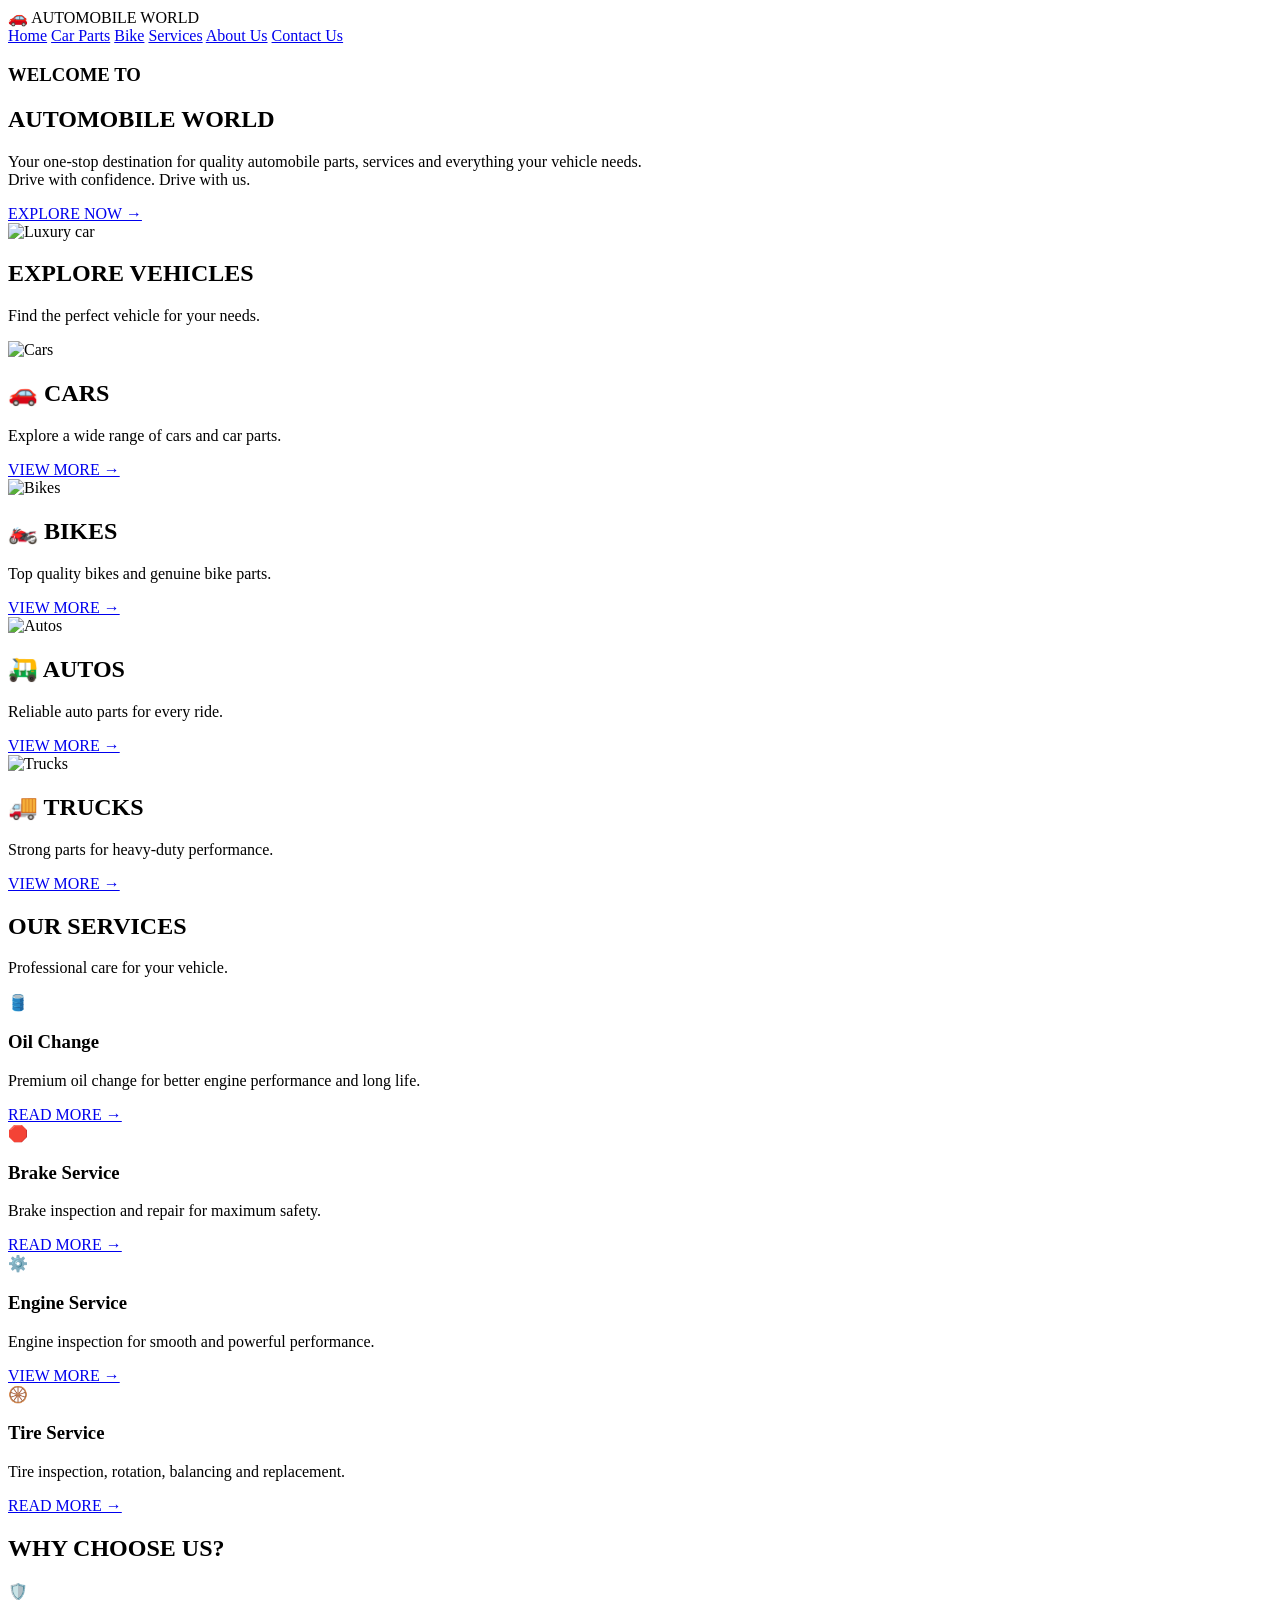
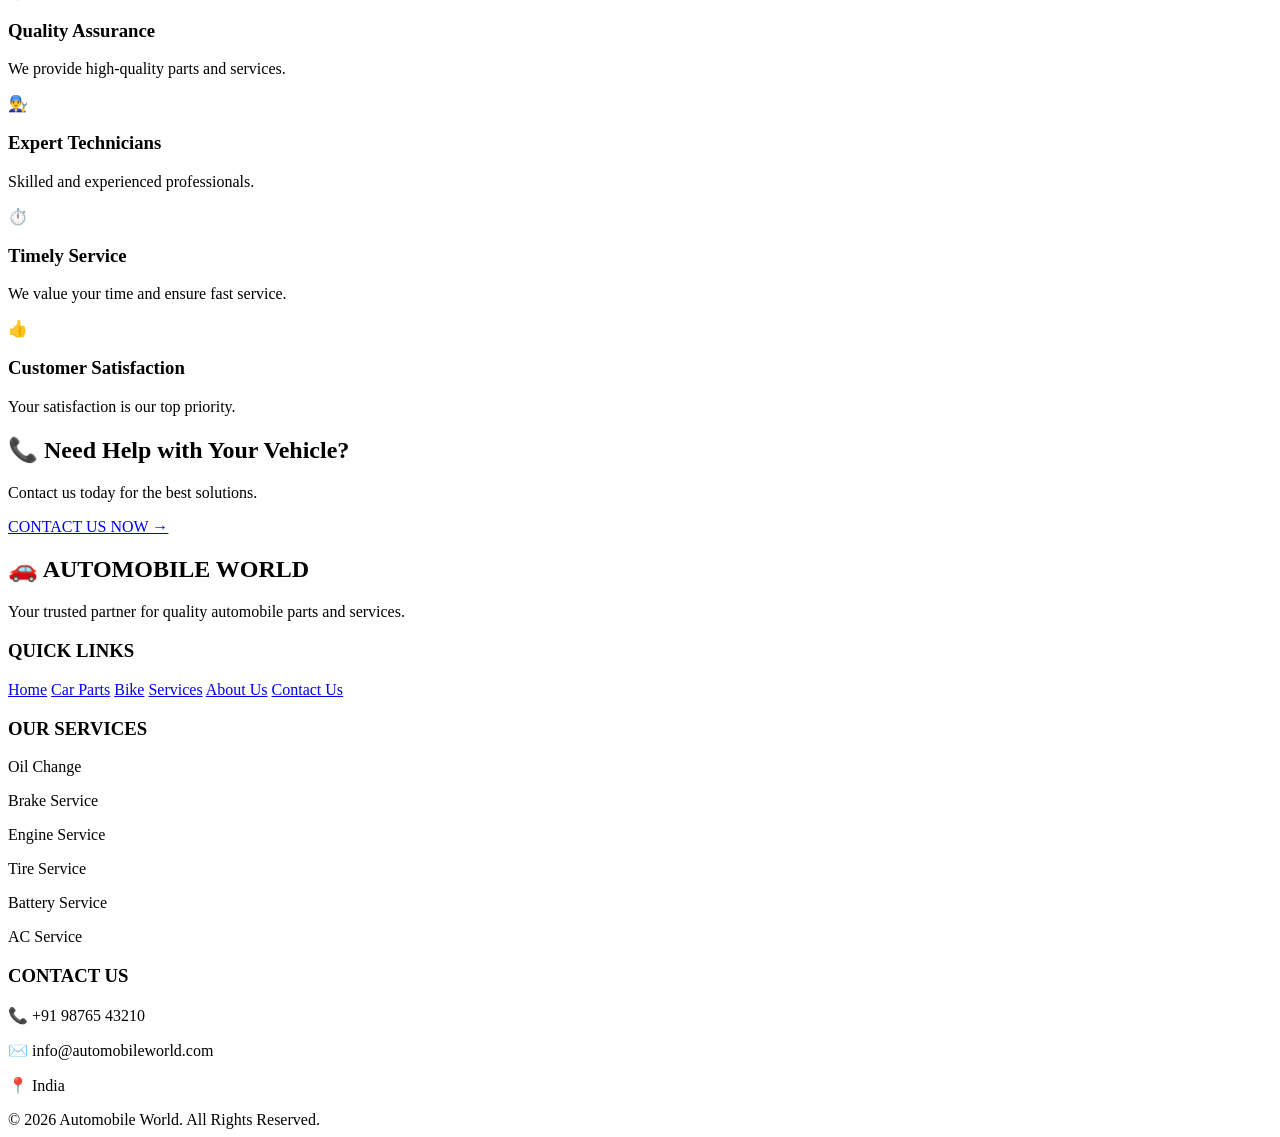
==== index.html @ 467e1426 "Add files via upload" ====
<!DOCTYPE html>
<html lang="en">

<head>
    <meta charset="UTF-8">
    <meta name="viewport" content="width=device-width, initial-scale=1.0">

    <title>Automobile World</title>

    <link rel="stylesheet" href="style.css">
</head>

<body>

<!-- HEADER -->
<header>
    <div class="logo">🚗 <span>AUTOMOBILE</span> WORLD</div>

    <nav>
        <a href="index.html" class="active">Home</a>
        <a href="car/index.html">Car Parts</a>
        <a href="#">Bike</a>
        <a href="services/index.html">Services</a>
        <a href="about/index.html">About Us</a>
        <a href="contact/index.html">Contact Us</a>
    </nav>
</header>


<!-- HERO SECTION -->
<section class="hero">

    <div class="hero-content">

        <h3>WELCOME TO</h3>

        <h1>AUTOMOBILE <span>WORLD</span></h1>

        <div class="red-line"></div>

        <p>
            Your one-stop destination for quality automobile parts,
            services and everything your vehicle needs.
            <br>
            Drive with confidence. Drive with us.
        </p>

        <a href="#vehicles" class="hero-button">EXPLORE NOW →</a>

    </div>

    <img src="home-images/hero-car.png" class="hero-car" alt="Luxury car">

</section>


<!-- VEHICLES SECTION -->
<section id="vehicles">

    <h2 class="section-title">EXPLORE VEHICLES</h2>

    <p class="section-subtitle">
        Find the perfect vehicle for your needs.
    </p>

    <div class="vehicle-grid">

        <div class="vehicle-card">
            <img src="home-images/carr.png" alt="Cars">

            <div class="vehicle-content">
                <h2>🚗 CARS</h2>
                <p>Explore a wide range of cars and car parts.</p>
                <a href="car/index.html">VIEW MORE →</a>
            </div>
        </div>

        <div class="vehicle-card">
            <img src="home-images/bike.png" alt="Bikes">

            <div class="vehicle-content">
                <h2>🏍️ BIKES</h2>
                <p>Top quality bikes and genuine bike parts.</p>
                <a href="#">VIEW MORE →</a>
            </div>
        </div>

        <div class="vehicle-card">
            <img src="home-images/auto.png" alt="Autos">

            <div class="vehicle-content">
                <h2>🛺 AUTOS</h2>
                <p>Reliable auto parts for every ride.</p>
                <a href="#">VIEW MORE →</a>
            </div>
        </div>

        <div class="vehicle-card">
            <img src="home-images/track.png" alt="Trucks">

            <div class="vehicle-content">
                <h2>🚚 TRUCKS</h2>
                <p>Strong parts for heavy-duty performance.</p>
                <a href="#">VIEW MORE →</a>
            </div>
        </div>

    </div>

</section>


<!-- SERVICES SECTION -->
<section class="services-section">

    <h2 class="section-title">OUR SERVICES</h2>

    <p class="section-subtitle">
        Professional care for your vehicle.
    </p>

    <div class="services-grid">

        <div class="service-card">
            <div class="service-icon">🛢️</div>
            <h3>Oil Change</h3>
            <p>Premium oil change for better engine performance and long life.</p>
            <a href="services/index.html">READ MORE →</a>
        </div>

        <div class="service-card">
            <div class="service-icon">🛑</div>
            <h3>Brake Service</h3>
            <p>Brake inspection and repair for maximum safety.</p>
            <a href="services/index.html">READ MORE →</a>
        </div>

        <div class="service-card">
            <div class="service-icon">⚙️</div>
            <h3>Engine Service</h3>
            <p>Engine inspection for smooth and powerful performance.</p>
            <a href="services/index.html">VIEW MORE →</a>
        </div>

        <div class="service-card">
            <div class="service-icon">🛞</div>
            <h3>Tire Service</h3>
            <p>Tire inspection, rotation, balancing and replacement.</p>
            <a href="services/index.html">READ MORE →</a>
        </div>

    </div>

</section>


<!-- WHY CHOOSE US -->
<section class="why-us">

    <h2 class="section-title">WHY CHOOSE US?</h2>

    <div class="benefits">

        <div>
            <span>🛡️</span>
            <h3>Quality Assurance</h3>
            <p>We provide high-quality parts and services.</p>
        </div>

        <div>
            <span>👨‍🔧</span>
            <h3>Expert Technicians</h3>
            <p>Skilled and experienced professionals.</p>
        </div>

        <div>
            <span>⏱️</span>
            <h3>Timely Service</h3>
            <p>We value your time and ensure fast service.</p>
        </div>

        <div>
            <span>👍</span>
            <h3>Customer Satisfaction</h3>
            <p>Your satisfaction is our top priority.</p>
        </div>

    </div>

</section>


<!-- CONTACT SECTION -->
<section class="contact-box">

    <div>
        <h2>📞 Need Help with Your Vehicle?</h2>
        <p>Contact us today for the best solutions.</p>
    </div>

    <a href="contact/index.html">CONTACT US NOW →</a>

</section>


<!-- FOOTER -->
<footer>

    <div class="footer-column">
        <h2>🚗 AUTOMOBILE <span>WORLD</span></h2>
        <p>Your trusted partner for quality automobile parts and services.</p>
    </div>

    <div class="footer-column">
        <h3>QUICK LINKS</h3>
        <a href="index.html">Home</a>
        <a href="car/index.html">Car Parts</a>
        <a href="#">Bike</a>
        <a href="services/index.html">Services</a>
        <a href="about/index.html">About Us</a>
        <a href="contact/index.html">Contact Us</a>
    </div>

    <div class="footer-column">
        <h3>OUR SERVICES</h3>
        <p>Oil Change</p>
        <p>Brake Service</p>
        <p>Engine Service</p>
        <p>Tire Service</p>
        <p>Battery Service</p>
        <p>AC Service</p>
    </div>

    <div class="footer-column">
        <h3>CONTACT US</h3>
        <p>📞 +91 98765 43210</p>
        <p>✉️ info@automobileworld.com</p>
        <p>📍 India</p>
    </div>

</footer>


<div class="copyright">
    © 2026 Automobile World. All Rights Reserved.
</div>


<script src="script.js"></script>

</body>
</html>
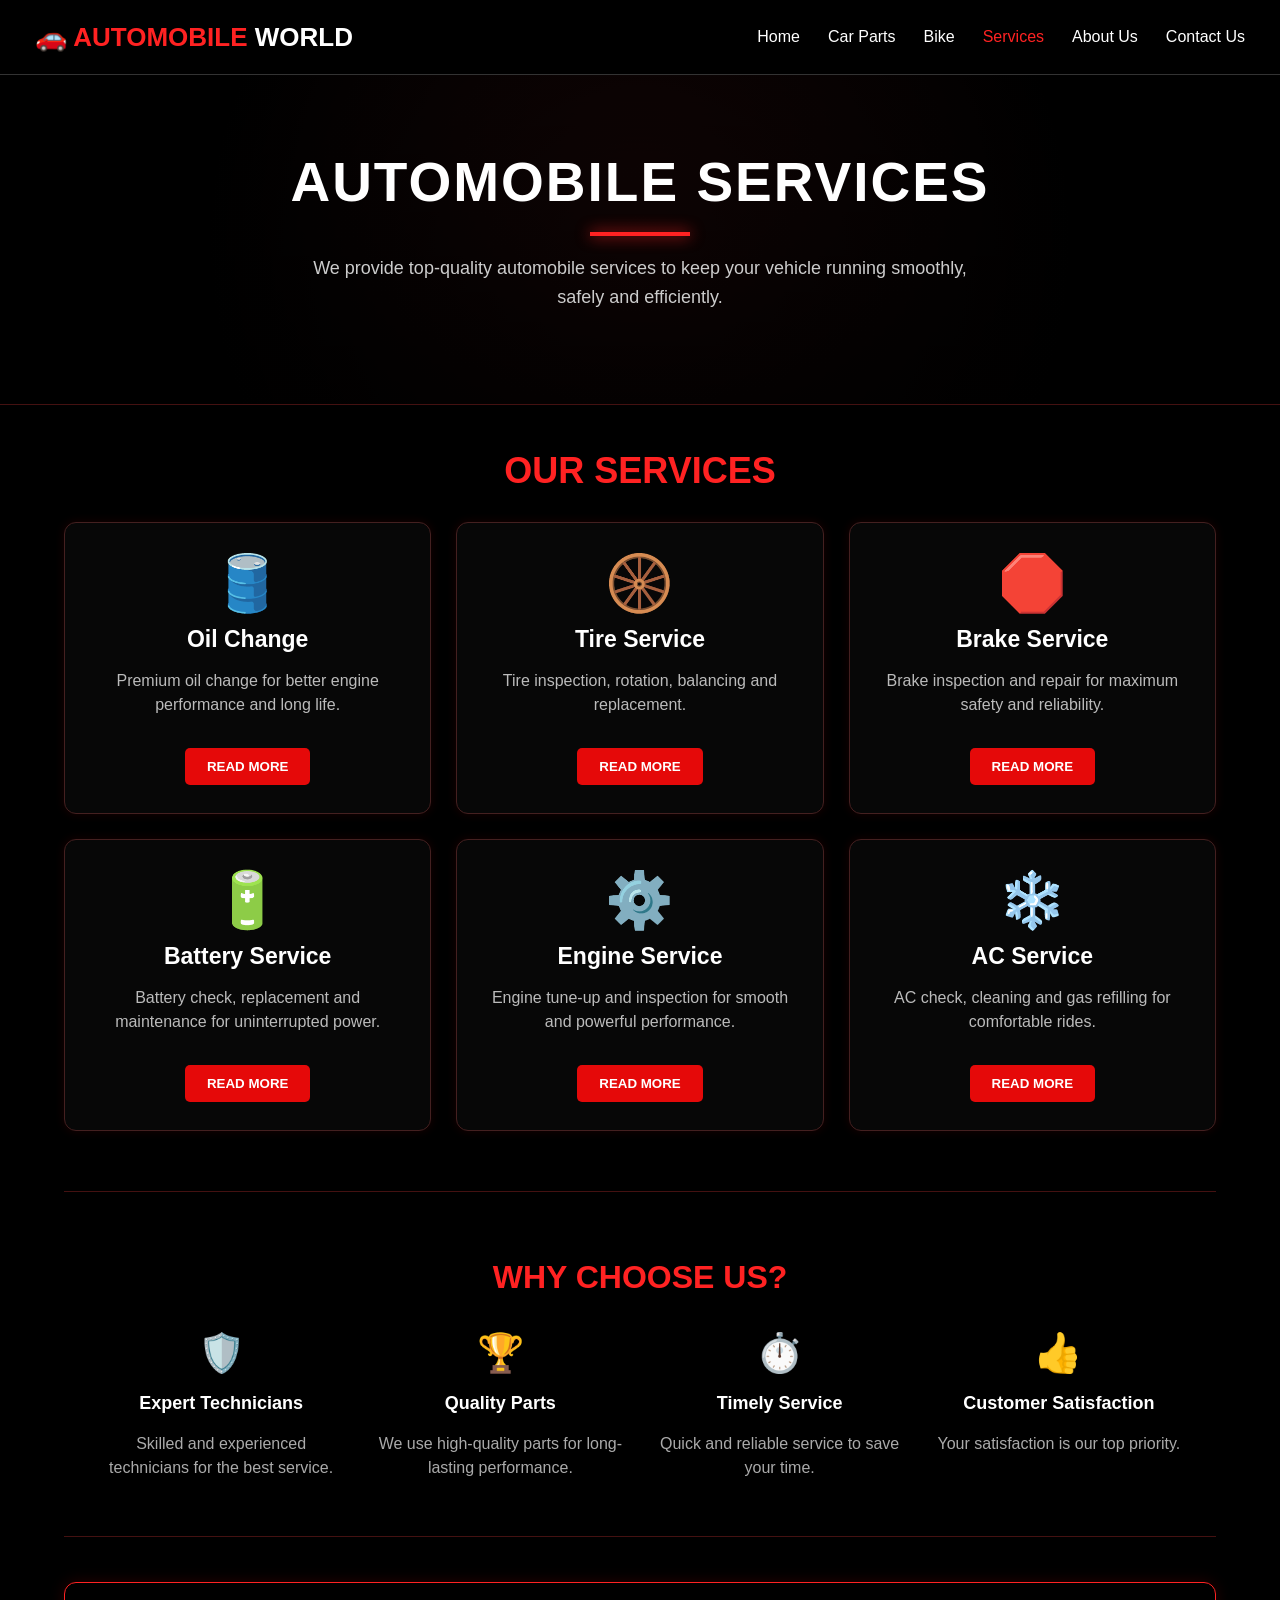
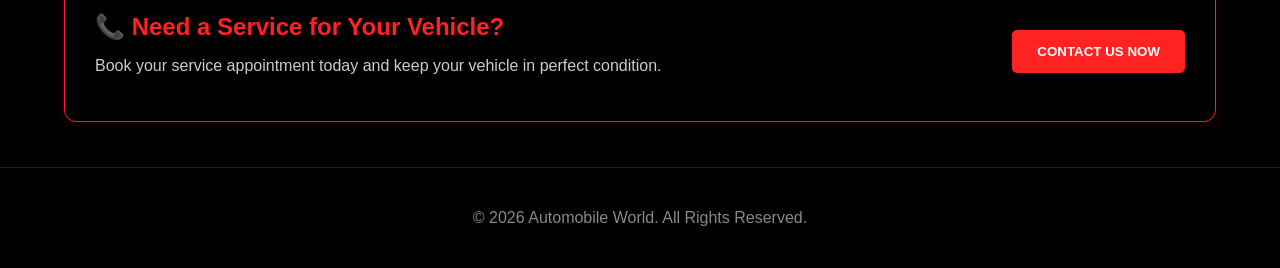
==== commit 53287d69: "Add files via upload" ====
--- a/index.html
+++ b/index.html
@@ -1,182 +1,108 @@
 <!DOCTYPE html>
 <html lang="en">
-
 <head>
     <meta charset="UTF-8">
     <meta name="viewport" content="width=device-width, initial-scale=1.0">
-
-    <title>Automobile World</title>
-
+    <title>Automobile Services</title>
     <link rel="stylesheet" href="style.css">
 </head>
 
 <body>
 
-<!-- HEADER -->
 <header>
     <div class="logo">🚗 <span>AUTOMOBILE</span> WORLD</div>
 
     <nav>
-        <a href="index.html" class="active">Home</a>
-        <a href="car/index.html">Car Parts</a>
+        <a href="../index.html">Home</a>
+        <a href="../car/index.html">Car Parts</a>
         <a href="#">Bike</a>
-        <a href="services/index.html">Services</a>
-        <a href="about/index.html">About Us</a>
-        <a href="contact/index.html">Contact Us</a>
+        <a href="#" class="active">Services</a>
+        <a href="#">About Us</a>
+        <a href="#">Contact Us</a>
     </nav>
 </header>
 
+<section class="hero">
+    <div>
+        <h1>AUTOMOBILE SERVICES</h1>
+        <div class="red-line"></div>
+        <p>
+            We provide top-quality automobile services to keep your
+            vehicle running smoothly, safely and efficiently.
+        </p>
+    </div>
+</section>
 
-<!-- HERO SECTION -->
-<section class="hero">
+<h2 class="section-title">OUR SERVICES</h2>
 
-    <div class="hero-content">
+<div class="services">
 
-        <h3>WELCOME TO</h3>
-
-        <h1>AUTOMOBILE <span>WORLD</span></h1>
-
-        <div class="red-line"></div>
-
-        <p>
-            Your one-stop destination for quality automobile parts,
-            services and everything your vehicle needs.
-            <br>
-            Drive with confidence. Drive with us.
-        </p>
-
-        <a href="#vehicles" class="hero-button">EXPLORE NOW →</a>
-
+    <div class="service-card">
+        <div class="service-icon">🛢️</div>
+        <h2>Oil Change</h2>
+        <p>Premium oil change for better engine performance and long life.</p>
+        <button>READ MORE</button>
     </div>
 
-    <img src="home-images/hero-car.png" class="hero-car" alt="Luxury car">
-
-</section>
-
-
-<!-- VEHICLES SECTION -->
-<section id="vehicles">
-
-    <h2 class="section-title">EXPLORE VEHICLES</h2>
-
-    <p class="section-subtitle">
-        Find the perfect vehicle for your needs.
-    </p>
-
-    <div class="vehicle-grid">
-
-        <div class="vehicle-card">
-            <img src="home-images/carr.png" alt="Cars">
-
-            <div class="vehicle-content">
-                <h2>🚗 CARS</h2>
-                <p>Explore a wide range of cars and car parts.</p>
-                <a href="car/index.html">VIEW MORE →</a>
-            </div>
-        </div>
-
-        <div class="vehicle-card">
-            <img src="home-images/bike.png" alt="Bikes">
-
-            <div class="vehicle-content">
-                <h2>🏍️ BIKES</h2>
-                <p>Top quality bikes and genuine bike parts.</p>
-                <a href="#">VIEW MORE →</a>
-            </div>
-        </div>
-
-        <div class="vehicle-card">
-            <img src="home-images/auto.png" alt="Autos">
-
-            <div class="vehicle-content">
-                <h2>🛺 AUTOS</h2>
-                <p>Reliable auto parts for every ride.</p>
-                <a href="#">VIEW MORE →</a>
-            </div>
-        </div>
-
-        <div class="vehicle-card">
-            <img src="home-images/track.png" alt="Trucks">
-
-            <div class="vehicle-content">
-                <h2>🚚 TRUCKS</h2>
-                <p>Strong parts for heavy-duty performance.</p>
-                <a href="#">VIEW MORE →</a>
-            </div>
-        </div>
-
+    <div class="service-card">
+        <div class="service-icon">🛞</div>
+        <h2>Tire Service</h2>
+        <p>Tire inspection, rotation, balancing and replacement.</p>
+        <button>READ MORE</button>
     </div>
 
-</section>
-
-
-<!-- SERVICES SECTION -->
-<section class="services-section">
-
-    <h2 class="section-title">OUR SERVICES</h2>
-
-    <p class="section-subtitle">
-        Professional care for your vehicle.
-    </p>
-
-    <div class="services-grid">
-
-        <div class="service-card">
-            <div class="service-icon">🛢️</div>
-            <h3>Oil Change</h3>
-            <p>Premium oil change for better engine performance and long life.</p>
-            <a href="services/index.html">READ MORE →</a>
-        </div>
-
-        <div class="service-card">
-            <div class="service-icon">🛑</div>
-            <h3>Brake Service</h3>
-            <p>Brake inspection and repair for maximum safety.</p>
-            <a href="services/index.html">READ MORE →</a>
-        </div>
-
-        <div class="service-card">
-            <div class="service-icon">⚙️</div>
-            <h3>Engine Service</h3>
-            <p>Engine inspection for smooth and powerful performance.</p>
-            <a href="services/index.html">VIEW MORE →</a>
-        </div>
-
-        <div class="service-card">
-            <div class="service-icon">🛞</div>
-            <h3>Tire Service</h3>
-            <p>Tire inspection, rotation, balancing and replacement.</p>
-            <a href="services/index.html">READ MORE →</a>
-        </div>
-
+    <div class="service-card">
+        <div class="service-icon">🛑</div>
+        <h2>Brake Service</h2>
+        <p>Brake inspection and repair for maximum safety and reliability.</p>
+        <button>READ MORE</button>
     </div>
 
-</section>
+    <div class="service-card">
+        <div class="service-icon">🔋</div>
+        <h2>Battery Service</h2>
+        <p>Battery check, replacement and maintenance for uninterrupted power.</p>
+        <button>READ MORE</button>
+    </div>
 
+    <div class="service-card">
+        <div class="service-icon">⚙️</div>
+        <h2>Engine Service</h2>
+        <p>Engine tune-up and inspection for smooth and powerful performance.</p>
+        <button>READ MORE</button>
+    </div>
 
-<!-- WHY CHOOSE US -->
+    <div class="service-card">
+        <div class="service-icon">❄️</div>
+        <h2>AC Service</h2>
+        <p>AC check, cleaning and gas refilling for comfortable rides.</p>
+        <button>READ MORE</button>
+    </div>
+
+</div>
+
 <section class="why-us">
 
-    <h2 class="section-title">WHY CHOOSE US?</h2>
+    <h2>WHY CHOOSE US?</h2>
 
     <div class="benefits">
 
         <div>
             <span>🛡️</span>
-            <h3>Quality Assurance</h3>
-            <p>We provide high-quality parts and services.</p>
+            <h3>Expert Technicians</h3>
+            <p>Skilled and experienced technicians for the best service.</p>
         </div>
 
         <div>
-            <span>👨‍🔧</span>
-            <h3>Expert Technicians</h3>
-            <p>Skilled and experienced professionals.</p>
+            <span>🏆</span>
+            <h3>Quality Parts</h3>
+            <p>We use high-quality parts for long-lasting performance.</p>
         </div>
 
         <div>
             <span>⏱️</span>
             <h3>Timely Service</h3>
-            <p>We value your time and ensure fast service.</p>
+            <p>Quick and reliable service to save your time.</p>
         </div>
 
         <div>
@@ -189,64 +115,20 @@
 
 </section>
 
-
-<!-- CONTACT SECTION -->
 <section class="contact-box">
 
     <div>
-        <h2>📞 Need Help with Your Vehicle?</h2>
-        <p>Contact us today for the best solutions.</p>
+        <h2>📞 Need a Service for Your Vehicle?</h2>
+        <p>Book your service appointment today and keep your vehicle in perfect condition.</p>
     </div>
 
-    <a href="contact/index.html">CONTACT US NOW →</a>
+    <button>CONTACT US NOW</button>
 
 </section>
 
-
-<!-- FOOTER -->
 <footer>
-
-    <div class="footer-column">
-        <h2>🚗 AUTOMOBILE <span>WORLD</span></h2>
-        <p>Your trusted partner for quality automobile parts and services.</p>
-    </div>
-
-    <div class="footer-column">
-        <h3>QUICK LINKS</h3>
-        <a href="index.html">Home</a>
-        <a href="car/index.html">Car Parts</a>
-        <a href="#">Bike</a>
-        <a href="services/index.html">Services</a>
-        <a href="about/index.html">About Us</a>
-        <a href="contact/index.html">Contact Us</a>
-    </div>
-
-    <div class="footer-column">
-        <h3>OUR SERVICES</h3>
-        <p>Oil Change</p>
-        <p>Brake Service</p>
-        <p>Engine Service</p>
-        <p>Tire Service</p>
-        <p>Battery Service</p>
-        <p>AC Service</p>
-    </div>
-
-    <div class="footer-column">
-        <h3>CONTACT US</h3>
-        <p>📞 +91 98765 43210</p>
-        <p>✉️ info@automobileworld.com</p>
-        <p>📍 India</p>
-    </div>
-
+    <p>© 2026 Automobile World. All Rights Reserved.</p>
 </footer>
-
-
-<div class="copyright">
-    © 2026 Automobile World. All Rights Reserved.
-</div>
-
-
-<script src="script.js"></script>
 
 </body>
 </html>
--- a/style.css
+++ b/style.css
@@ -0,0 +1,316 @@
+* {
+    box-sizing: border-box;
+}
+
+body {
+    margin: 0;
+    background: #000;
+    color: white;
+    font-family: Arial, sans-serif;
+}
+
+/* HEADER */
+
+header {
+    height: 75px;
+    padding: 0 35px;
+    border-bottom: 1px solid #333;
+
+    display: flex;
+    align-items: center;
+    justify-content: space-between;
+}
+
+.logo {
+    font-size: 26px;
+    font-weight: bold;
+}
+
+.logo span {
+    color: #ff2222;
+}
+
+nav {
+    display: flex;
+    gap: 28px;
+}
+
+nav a {
+    color: white;
+    text-decoration: none;
+    font-size: 16px;
+}
+
+nav a:hover,
+nav .active {
+    color: #ff2222;
+}
+
+/* HERO */
+
+.hero {
+    min-height: 330px;
+
+    display: flex;
+    align-items: center;
+    justify-content: center;
+
+    text-align: center;
+
+    border-bottom: 1px solid #441111;
+
+    background:
+        linear-gradient(rgba(0,0,0,.75), rgba(0,0,0,.9)),
+        radial-gradient(circle, #441111, #000 65%);
+}
+
+.hero h1 {
+    font-size: 55px;
+    margin: 0;
+    letter-spacing: 2px;
+}
+
+.red-line {
+    width: 100px;
+    height: 4px;
+    background: #ff2222;
+    margin: 18px auto;
+    box-shadow: 0 0 15px #ff2222;
+}
+
+.hero p {
+    max-width: 700px;
+    color: #ccc;
+    font-size: 18px;
+    line-height: 1.6;
+}
+
+/* SECTION TITLE */
+
+.section-title {
+    text-align: center;
+    font-size: 36px;
+    margin: 45px 0 30px;
+    color: #ff2222;
+}
+
+/* SERVICES */
+
+.services {
+    width: 90%;
+    max-width: 1200px;
+    margin: auto;
+
+    display: grid;
+    grid-template-columns: repeat(3, 1fr);
+    gap: 25px;
+}
+
+.service-card {
+    background: #070707;
+
+    border: 1px solid #442020;
+    border-radius: 12px;
+
+    padding: 28px;
+    text-align: center;
+
+    transition: .3s;
+
+    box-shadow: 0 0 10px rgba(255,0,0,.1);
+}
+
+.service-card:hover {
+    transform: translateY(-7px);
+    border-color: #ff2222;
+    box-shadow: 0 0 25px rgba(255,0,0,.45);
+}
+
+.service-icon {
+    font-size: 55px;
+    margin-bottom: 10px;
+}
+
+.service-card h2 {
+    font-size: 23px;
+    margin: 10px 0;
+}
+
+.service-card p {
+    color: #bbb;
+    line-height: 1.5;
+    min-height: 48px;
+}
+
+.service-card button {
+    margin-top: 15px;
+
+    padding: 11px 22px;
+
+    background: #e50909;
+    color: white;
+
+    border: none;
+    border-radius: 5px;
+
+    font-weight: bold;
+    cursor: pointer;
+}
+
+.service-card button:hover {
+    background: #ff2525;
+    box-shadow: 0 0 15px #ff2222;
+}
+
+/* WHY US */
+
+.why-us {
+    width: 90%;
+    max-width: 1200px;
+
+    margin: 60px auto 0;
+    padding: 40px 30px;
+
+    border-top: 1px solid #441111;
+    border-bottom: 1px solid #441111;
+}
+
+.why-us > h2 {
+    text-align: center;
+    color: #ff2222;
+    font-size: 32px;
+    margin-bottom: 35px;
+}
+
+.benefits {
+    display: grid;
+    grid-template-columns: repeat(4, 1fr);
+    gap: 25px;
+}
+
+.benefits div {
+    text-align: center;
+}
+
+.benefits span {
+    font-size: 38px;
+}
+
+.benefits h3 {
+    font-size: 18px;
+}
+
+.benefits p {
+    color: #aaa;
+    line-height: 1.5;
+}
+
+/* CONTACT */
+
+.contact-box {
+    width: 90%;
+    max-width: 1200px;
+
+    margin: 45px auto;
+    padding: 30px;
+
+    border: 1px solid #ff2222;
+    border-radius: 12px;
+
+    display: flex;
+    align-items: center;
+    justify-content: space-between;
+
+    box-shadow: 0 0 15px rgba(255,0,0,.15);
+}
+
+.contact-box h2 {
+    color: #ff2222;
+    margin: 0 0 10px;
+}
+
+.contact-box p {
+    color: #ccc;
+}
+
+.contact-box button {
+    padding: 14px 25px;
+
+    background: #ff2222;
+    color: white;
+
+    border: none;
+    border-radius: 5px;
+
+    font-weight: bold;
+    cursor: pointer;
+}
+
+.contact-box button:hover {
+    background: #ff3333;
+    box-shadow: 0 0 18px #ff2222;
+}
+
+/* FOOTER */
+
+footer {
+    text-align: center;
+    padding: 25px;
+
+    border-top: 1px solid #222;
+
+    color: #888;
+}
+
+/* TABLET */
+
+@media (max-width: 1000px) {
+
+    .services {
+        grid-template-columns: repeat(2, 1fr);
+    }
+
+    .benefits {
+        grid-template-columns: repeat(2, 1fr);
+    }
+
+    nav {
+        gap: 15px;
+    }
+}
+
+/* MOBILE */
+
+@media (max-width: 650px) {
+
+    header {
+        height: auto;
+        padding: 20px;
+
+        flex-direction: column;
+        gap: 20px;
+    }
+
+    nav {
+        flex-wrap: wrap;
+        justify-content: center;
+    }
+
+    .hero h1 {
+        font-size: 38px;
+    }
+
+    .services {
+        grid-template-columns: 1fr;
+    }
+
+    .benefits {
+        grid-template-columns: 1fr;
+    }
+
+    .contact-box {
+        flex-direction: column;
+        text-align: center;
+        gap: 20px;
+    }
+}
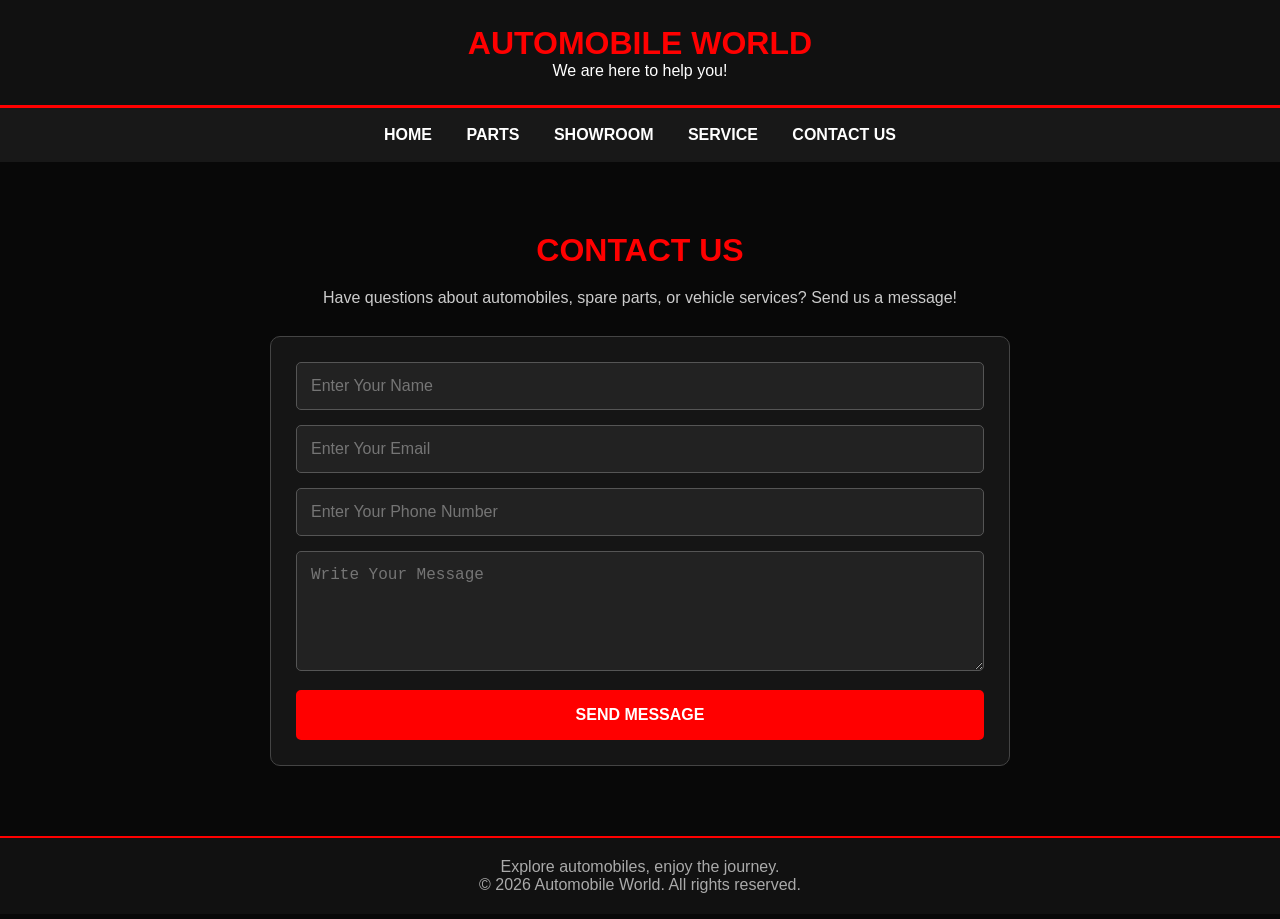
==== commit 357a0ec5: "Add files via upload" ====
--- a/index.html
+++ b/index.html
@@ -3,132 +3,182 @@
 <head>
     <meta charset="UTF-8">
     <meta name="viewport" content="width=device-width, initial-scale=1.0">
-    <title>Automobile Services</title>
-    <link rel="stylesheet" href="style.css">
+
+    <title>Contact Us | Automobile World</title>
+
+    <style>
+        * {
+            margin: 0;
+            padding: 0;
+            box-sizing: border-box;
+        }
+
+        body {
+            background: #080808;
+            color: white;
+            font-family: Arial, sans-serif;
+        }
+
+        header {
+            background: #111;
+            text-align: center;
+            padding: 25px;
+            border-bottom: 3px solid red;
+        }
+
+        header h1 {
+            color: red;
+            font-size: 32px;
+        }
+
+        nav {
+            background: #181818;
+            padding: 18px;
+            text-align: center;
+        }
+
+        nav a {
+            color: white;
+            text-decoration: none;
+            margin: 0 15px;
+            font-weight: bold;
+        }
+
+        nav a:hover {
+            color: red;
+        }
+
+        .contact-section {
+            max-width: 800px;
+            margin: 40px auto;
+            padding: 30px;
+        }
+
+        .contact-section h2 {
+            color: red;
+            font-size: 32px;
+            text-align: center;
+            margin-bottom: 15px;
+        }
+
+        .contact-section p {
+            text-align: center;
+            color: #ccc;
+            line-height: 1.7;
+            margin-bottom: 25px;
+        }
+
+        .contact-form {
+            background: #151515;
+            padding: 25px;
+            border: 1px solid #444;
+            border-radius: 10px;
+        }
+
+        .contact-form input,
+        .contact-form textarea {
+            width: 100%;
+            padding: 14px;
+            margin-bottom: 15px;
+            background: #222;
+            color: white;
+            border: 1px solid #555;
+            border-radius: 5px;
+            font-size: 16px;
+        }
+
+        .contact-form button {
+            width: 100%;
+            padding: 14px;
+            background: red;
+            color: white;
+            border: 2px solid red;
+            border-radius: 5px;
+            font-size: 16px;
+            font-weight: bold;
+            cursor: pointer;
+        }
+
+        .contact-form button:hover {
+            background: black;
+            color: red;
+        }
+
+        footer {
+            background: #111;
+            padding: 20px;
+            text-align: center;
+            color: #aaa;
+            border-top: 2px solid red;
+        }
+    </style>
 </head>
 
 <body>
 
-<header>
-    <div class="logo">🚗 <span>AUTOMOBILE</span> WORLD</div>
+    <header>
+        <h1>AUTOMOBILE WORLD</h1>
+        <p>We are here to help you!</p>
+    </header>
 
     <nav>
-        <a href="../index.html">Home</a>
-        <a href="../car/index.html">Car Parts</a>
-        <a href="#">Bike</a>
-        <a href="#" class="active">Services</a>
-        <a href="#">About Us</a>
-        <a href="#">Contact Us</a>
+        <a href="../index.html">HOME</a>
+        <a href="../parts/index.html">PARTS</a>
+        <a href="../showroom/index.html">SHOWROOM</a>
+        <a href="../service/index.html">SERVICE</a>
+        <a href="index.html">CONTACT US</a>
     </nav>
-</header>
 
-<section class="hero">
-    <div>
-        <h1>AUTOMOBILE SERVICES</h1>
-        <div class="red-line"></div>
+    <section class="contact-section">
+
+        <h2>CONTACT US</h2>
+
         <p>
-            We provide top-quality automobile services to keep your
-            vehicle running smoothly, safely and efficiently.
+            Have questions about automobiles, spare parts,
+            or vehicle services? Send us a message!
         </p>
-    </div>
-</section>
 
-<h2 class="section-title">OUR SERVICES</h2>
+        <form class="contact-form" id="contactForm">
 
-<div class="services">
+            <input type="text"
+                   placeholder="Enter Your Name"
+                   required>
 
-    <div class="service-card">
-        <div class="service-icon">🛢️</div>
-        <h2>Oil Change</h2>
-        <p>Premium oil change for better engine performance and long life.</p>
-        <button>READ MORE</button>
-    </div>
+            <input type="email"
+                   placeholder="Enter Your Email"
+                   required>
 
-    <div class="service-card">
-        <div class="service-icon">🛞</div>
-        <h2>Tire Service</h2>
-        <p>Tire inspection, rotation, balancing and replacement.</p>
-        <button>READ MORE</button>
-    </div>
+            <input type="tel"
+                   placeholder="Enter Your Phone Number"
+                   pattern="[0-9]{10}"
+                   maxlength="10"
+                   required>
 
-    <div class="service-card">
-        <div class="service-icon">🛑</div>
-        <h2>Brake Service</h2>
-        <p>Brake inspection and repair for maximum safety and reliability.</p>
-        <button>READ MORE</button>
-    </div>
+            <textarea rows="5"
+                      placeholder="Write Your Message"
+                      required></textarea>
 
-    <div class="service-card">
-        <div class="service-icon">🔋</div>
-        <h2>Battery Service</h2>
-        <p>Battery check, replacement and maintenance for uninterrupted power.</p>
-        <button>READ MORE</button>
-    </div>
+            <button type="submit">SEND MESSAGE</button>
 
-    <div class="service-card">
-        <div class="service-icon">⚙️</div>
-        <h2>Engine Service</h2>
-        <p>Engine tune-up and inspection for smooth and powerful performance.</p>
-        <button>READ MORE</button>
-    </div>
+        </form>
 
-    <div class="service-card">
-        <div class="service-icon">❄️</div>
-        <h2>AC Service</h2>
-        <p>AC check, cleaning and gas refilling for comfortable rides.</p>
-        <button>READ MORE</button>
-    </div>
+    </section>
 
-</div>
+    <footer>
+        <p>Explore automobiles, enjoy the journey.</p>
+        <p>&copy; 2026 Automobile World. All rights reserved.</p>
+    </footer>
 
-<section class="why-us">
+    <script>
+        document.getElementById("contactForm")
+            .addEventListener("submit", function(event) {
+                event.preventDefault();
 
-    <h2>WHY CHOOSE US?</h2>
+                alert("Thank you for contacting Automobile World!");
 
-    <div class="benefits">
-
-        <div>
-            <span>🛡️</span>
-            <h3>Expert Technicians</h3>
-            <p>Skilled and experienced technicians for the best service.</p>
-        </div>
-
-        <div>
-            <span>🏆</span>
-            <h3>Quality Parts</h3>
-            <p>We use high-quality parts for long-lasting performance.</p>
-        </div>
-
-        <div>
-            <span>⏱️</span>
-            <h3>Timely Service</h3>
-            <p>Quick and reliable service to save your time.</p>
-        </div>
-
-        <div>
-            <span>👍</span>
-            <h3>Customer Satisfaction</h3>
-            <p>Your satisfaction is our top priority.</p>
-        </div>
-
-    </div>
-
-</section>
-
-<section class="contact-box">
-
-    <div>
-        <h2>📞 Need a Service for Your Vehicle?</h2>
-        <p>Book your service appointment today and keep your vehicle in perfect condition.</p>
-    </div>
-
-    <button>CONTACT US NOW</button>
-
-</section>
-
-<footer>
-    <p>© 2026 Automobile World. All Rights Reserved.</p>
-</footer>
+                this.reset();
+            });
+    </script>
 
 </body>
 </html>
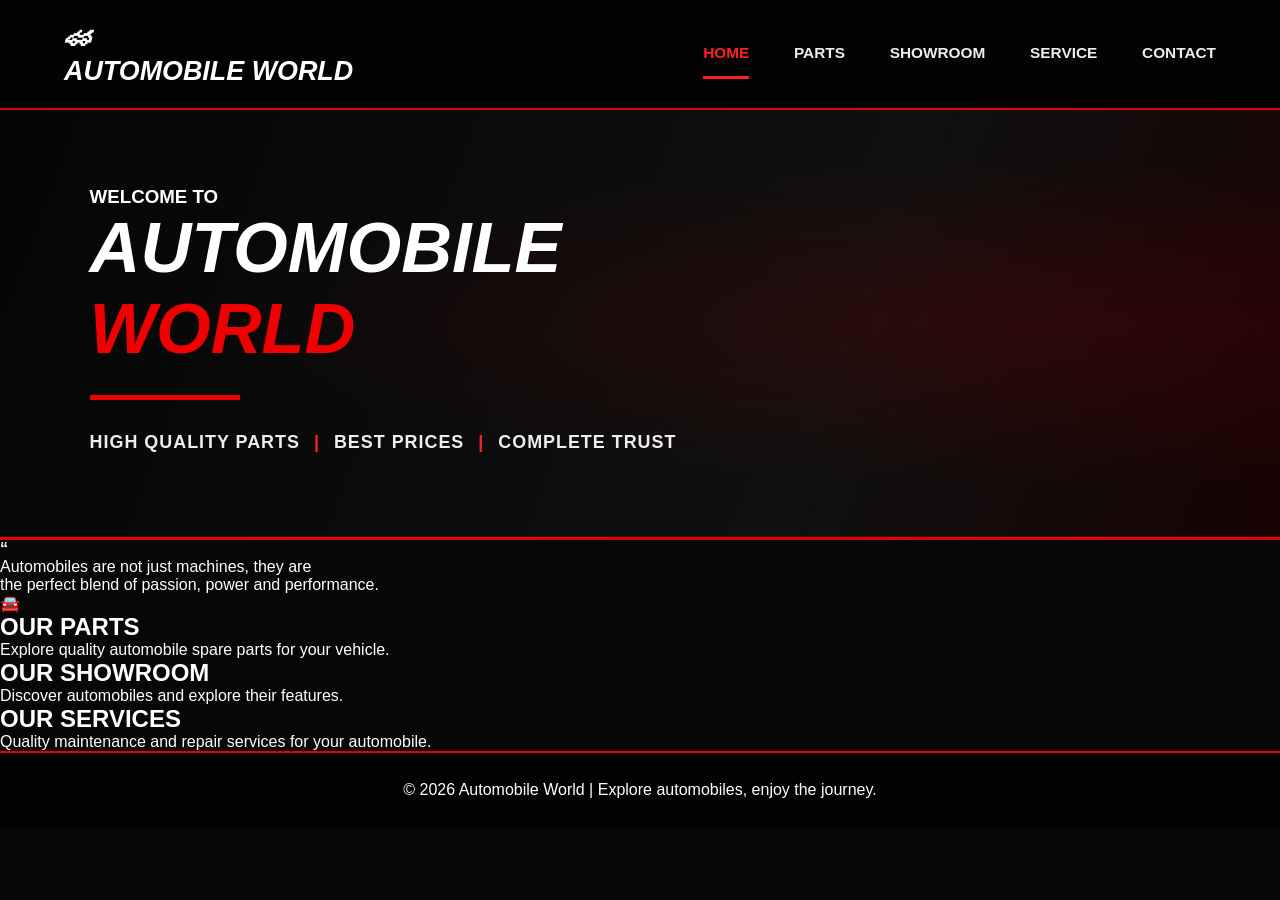
==== commit 6a514063: "Add files via upload" ====
--- a/index.html
+++ b/index.html
@@ -4,181 +4,136 @@
     <meta charset="UTF-8">
     <meta name="viewport" content="width=device-width, initial-scale=1.0">
 
-    <title>Contact Us | Automobile World</title>
+    <title>Automobile World</title>
 
-    <style>
-        * {
-            margin: 0;
-            padding: 0;
-            box-sizing: border-box;
-        }
-
-        body {
-            background: #080808;
-            color: white;
-            font-family: Arial, sans-serif;
-        }
-
-        header {
-            background: #111;
-            text-align: center;
-            padding: 25px;
-            border-bottom: 3px solid red;
-        }
-
-        header h1 {
-            color: red;
-            font-size: 32px;
-        }
-
-        nav {
-            background: #181818;
-            padding: 18px;
-            text-align: center;
-        }
-
-        nav a {
-            color: white;
-            text-decoration: none;
-            margin: 0 15px;
-            font-weight: bold;
-        }
-
-        nav a:hover {
-            color: red;
-        }
-
-        .contact-section {
-            max-width: 800px;
-            margin: 40px auto;
-            padding: 30px;
-        }
-
-        .contact-section h2 {
-            color: red;
-            font-size: 32px;
-            text-align: center;
-            margin-bottom: 15px;
-        }
-
-        .contact-section p {
-            text-align: center;
-            color: #ccc;
-            line-height: 1.7;
-            margin-bottom: 25px;
-        }
-
-        .contact-form {
-            background: #151515;
-            padding: 25px;
-            border: 1px solid #444;
-            border-radius: 10px;
-        }
-
-        .contact-form input,
-        .contact-form textarea {
-            width: 100%;
-            padding: 14px;
-            margin-bottom: 15px;
-            background: #222;
-            color: white;
-            border: 1px solid #555;
-            border-radius: 5px;
-            font-size: 16px;
-        }
-
-        .contact-form button {
-            width: 100%;
-            padding: 14px;
-            background: red;
-            color: white;
-            border: 2px solid red;
-            border-radius: 5px;
-            font-size: 16px;
-            font-weight: bold;
-            cursor: pointer;
-        }
-
-        .contact-form button:hover {
-            background: black;
-            color: red;
-        }
-
-        footer {
-            background: #111;
-            padding: 20px;
-            text-align: center;
-            color: #aaa;
-            border-top: 2px solid red;
-        }
-    </style>
+    <link rel="stylesheet" href="style.css">
 </head>
 
 <body>
 
-    <header>
-        <h1>AUTOMOBILE WORLD</h1>
-        <p>We are here to help you!</p>
+    <!-- Navigation Bar -->
+    <header class="navbar">
+
+        <a href="#home" class="logo">
+            <div class="car-logo">🏎</div>
+            <div>AUTOMOBILE <span>WORLD</span></div>
+        </a>
+
+        <nav>
+            <a href="#home" class="active">HOME</a>
+            <a href="parts/index.html">PARTS</a>
+            <a href="showroom/index.html">SHOWROOM</a>
+            <a href="service/index.html">SERVICE</a>
+<a href="contact/index.html">CONTACT</a>
+        </nav>
+
     </header>
 
-    <nav>
-        <a href="../index.html">HOME</a>
-        <a href="../parts/index.html">PARTS</a>
-        <a href="../showroom/index.html">SHOWROOM</a>
-        <a href="../service/index.html">SERVICE</a>
-        <a href="index.html">CONTACT US</a>
-    </nav>
 
-    <section class="contact-section">
+    <!-- Main Banner -->
+    <section class="hero" id="home">
 
-        <h2>CONTACT US</h2>
+        <div class="hero-content">
 
-        <p>
-            Have questions about automobiles, spare parts,
-            or vehicle services? Send us a message!
-        </p>
+            <h3>WELCOME TO</h3>
 
-        <form class="contact-form" id="contactForm">
+            <h1>
+                AUTOMOBILE
+                <span>WORLD</span>
+            </h1>
 
-            <input type="text"
-                   placeholder="Enter Your Name"
-                   required>
+            <div class="red-line"></div>
 
-            <input type="email"
-                   placeholder="Enter Your Email"
-                   required>
+            <p class="tagline">
+                HIGH QUALITY PARTS
+                <span>|</span>
+                BEST PRICES
+                <span>|</span>
+                COMPLETE TRUST
+            </p>
 
-            <input type="tel"
-                   placeholder="Enter Your Phone Number"
-                   pattern="[0-9]{10}"
-                   maxlength="10"
-                   required>
-
-            <textarea rows="5"
-                      placeholder="Write Your Message"
-                      required></textarea>
-
-            <button type="submit">SEND MESSAGE</button>
-
-        </form>
+        </div>
 
     </section>
 
+
+    <!-- Automobile Quote -->
+    <section class="quote-section">
+
+        <div class="quote-box">
+
+            <div class="quote-heading">
+                <span></span>
+                <b>“</b>
+                <span></span>
+            </div>
+
+            <p>
+                Automobiles are not just machines, they are
+                <br>
+                the perfect blend of passion, power and performance.
+            </p>
+
+            <div class="quote-footer">
+                <span></span>
+                <b>🚘</b>
+                <span></span>
+            </div>
+
+        </div>
+
+    </section>
+
+
+    <!-- Parts Section -->
+    <section class="content-section" id="parts">
+
+        <h2>OUR <span>PARTS</span></h2>
+
+        <div class="section-line"></div>
+
+        <p>
+            Explore quality automobile spare parts for your vehicle.
+        </p>
+
+    </section>
+
+
+    <!-- Showroom Section -->
+    <section class="content-section" id="showroom">
+
+        <h2>OUR <span>SHOWROOM</span></h2>
+
+        <div class="section-line"></div>
+
+        <p>
+            Discover automobiles and explore their features.
+        </p>
+
+    </section>
+
+
+    <!-- Service Section -->
+    <section class="content-section" id="service">
+
+        <h2>OUR <span>SERVICES</span></h2>
+
+        <div class="section-line"></div>
+
+        <p>
+            Quality maintenance and repair services for your automobile.
+        </p>
+
+    </section>
+
+
+    <!-- Footer -->
     <footer>
-        <p>Explore automobiles, enjoy the journey.</p>
-        <p>&copy; 2026 Automobile World. All rights reserved.</p>
+        © 2026 Automobile World |
+        Explore automobiles, enjoy the journey.
     </footer>
 
-    <script>
-        document.getElementById("contactForm")
-            .addEventListener("submit", function(event) {
-                event.preventDefault();
-
-                alert("Thank you for contacting Automobile World!");
-
-                this.reset();
-            });
-    </script>
+    <script src="script.js"></script>
 
 </body>
 </html>
--- a/style.css
+++ b/style.css
@@ -0,0 +1,570 @@
+/* =========================
+   GENERAL SETTINGS
+========================= */
+
+* {
+    margin: 0;
+    padding: 0;
+    box-sizing: border-box;
+}
+
+html {
+    scroll-behavior: smooth;
+}
+
+body {
+    background: #070707;
+    color: #ffffff;
+    font-family: Arial, Helvetica, sans-serif;
+    overflow-x: hidden;
+}
+
+a {
+    text-decoration: none;
+}
+
+
+/* =========================
+   NAVIGATION BAR
+========================= */
+
+.navbar {
+    min-height: 110px;
+    padding: 18px 5%;
+    background: #030303;
+
+    display: flex;
+    justify-content: space-between;
+    align-items: center;
+    gap: 25px;
+
+    border-bottom: 2px solid #e60000;
+}
+
+.logo {
+    display: flex;
+    flex-direction: column;
+    gap: 3px;
+
+    color: #ffffff;
+    font-size: clamp(19px, 2.1vw, 30px);
+    font-weight: 900;
+    font-style: italic;
+    white-space: nowrap;
+}
+
+.logo-icon {
+    font-size: 30px;
+}
+
+.logo b {
+    color: #f00000;
+}
+
+nav {
+    display: flex;
+    align-items: center;
+    gap: clamp(18px, 3.5vw, 55px);
+}
+
+nav a {
+    color: #eeeeee;
+    font-size: clamp(12px, 1.2vw, 17px);
+    font-weight: bold;
+
+    padding: 14px 0;
+    border-bottom: 3px solid transparent;
+
+    transition: 0.3s;
+}
+
+nav a:hover,
+nav a.active {
+    color: #ff2020;
+    border-bottom-color: #ff2020;
+}
+
+
+/* =========================
+   HERO BANNER
+========================= */
+
+.hero {
+    min-height: 430px;
+    padding: 70px 7%;
+
+    display: flex;
+    align-items: center;
+
+    background:
+        radial-gradient(
+            ellipse at 80% 50%,
+            rgba(130, 0, 0, 0.24),
+            transparent 55%
+        ),
+        linear-gradient(
+            110deg,
+            #050505,
+            #101010 65%,
+            #180303
+        );
+
+    border-bottom: 3px solid #e60000;
+}
+
+.hero-content {
+    max-width: 950px;
+}
+
+.welcome {
+    color: #ff2525;
+    font-size: 15px;
+    font-weight: bold;
+    letter-spacing: 5px;
+    margin-bottom: 20px;
+}
+
+.hero h1 {
+    font-size: clamp(36px, 5.5vw, 72px);
+    font-weight: 900;
+    font-style: italic;
+    line-height: 1.15;
+}
+
+.hero h1 span {
+    display: block;
+    color: #f00000;
+}
+
+.red-line {
+    width: 150px;
+    height: 5px;
+    background: #f00000;
+    margin: 25px 0;
+}
+
+.tagline {
+    color: #eeeeee;
+    font-size: clamp(12px, 1.4vw, 18px);
+    font-weight: bold;
+    line-height: 2;
+    letter-spacing: 1px;
+}
+
+.tagline span {
+    color: #ff2020;
+    margin: 0 8px;
+}
+
+
+/* =========================
+   PARTS SECTION
+========================= */
+
+.parts-section {
+    padding: 75px 6%;
+    background: #080808;
+}
+
+.section-heading {
+    text-align: center;
+    max-width: 850px;
+    margin: 0 auto 50px;
+}
+
+.small-heading {
+    color: #ff2020;
+    font-size: 13px;
+    font-weight: bold;
+    letter-spacing: 4px;
+    margin-bottom: 15px;
+}
+
+.section-heading h2 {
+    color: #ffffff;
+    font-size: clamp(27px, 3.5vw, 44px);
+    font-weight: 900;
+    letter-spacing: 2px;
+}
+
+.section-heading h2 span {
+    color: #ff2020;
+}
+
+.heading-line {
+    width: 85px;
+    height: 4px;
+    background: #f00000;
+    margin: 22px auto;
+}
+
+.description {
+    color: #bdbdbd;
+    font-size: 16px;
+    line-height: 1.8;
+}
+
+
+/* =========================
+   PARTS GRID
+========================= */
+
+.parts-grid {
+    display: grid;
+    grid-template-columns: repeat(2, minmax(0, 1fr));
+    gap: 35px;
+    max-width: 1250px;
+    margin: auto;
+}
+
+
+/* =========================
+   PART CARD
+========================= */
+
+.part-card {
+    background: #111111;
+    border: 1px solid #303030;
+    overflow: hidden;
+
+    transition:
+        transform 0.35s ease,
+        border-color 0.35s ease,
+        box-shadow 0.35s ease;
+}
+
+.part-card:hover {
+    transform: translateY(-8px);
+    border-color: #ff2020;
+
+    box-shadow:
+        0 12px 35px rgba(255, 0, 0, 0.12);
+}
+
+
+/* IMAGE */
+
+.image-box {
+    height: 300px;
+    position: relative;
+    overflow: hidden;
+    background: #050505;
+    border-bottom: 2px solid #e60000;
+}
+
+.image-box img {
+    width: 100%;
+    height: 100%;
+    display: block;
+
+    object-fit: contain;
+    padding: 12px;
+
+    transition: transform 0.45s ease;
+}
+
+.part-card:hover .image-box img {
+    transform: scale(1.06);
+}
+
+.part-number {
+    position: absolute;
+    top: 15px;
+    left: 15px;
+
+    background: #e60000;
+    color: white;
+
+    padding: 8px 12px;
+    font-size: 13px;
+    font-weight: bold;
+}
+
+
+/* CARD INFORMATION */
+
+.part-info {
+    padding: 27px;
+}
+
+.part-category {
+    color: #ff3030;
+    font-size: 11px;
+    font-weight: bold;
+    letter-spacing: 3px;
+    margin-bottom: 12px;
+}
+
+.part-info h3 {
+    color: #ffffff;
+    font-size: 27px;
+    margin-bottom: 15px;
+}
+
+.part-description {
+    color: #bdbdbd;
+    font-size: 15px;
+    line-height: 1.8;
+    min-height: 80px;
+    margin-bottom: 25px;
+}
+
+
+/* VIEW MORE BUTTON */
+
+.view-btn {
+    display: inline-flex;
+    justify-content: space-between;
+    align-items: center;
+    gap: 35px;
+
+    background: #e60000;
+    color: #ffffff;
+
+    padding: 14px 20px;
+    font-size: 13px;
+    font-weight: bold;
+    letter-spacing: 1px;
+
+    border: 1px solid #e60000;
+    transition: 0.3s;
+}
+
+.view-btn span {
+    font-size: 19px;
+}
+
+.view-btn:hover {
+    background: transparent;
+    color: #ff2020;
+}
+
+
+/* =========================
+   WHY CHOOSE US
+========================= */
+
+.why-section {
+    padding: 70px 6%;
+    background: #0d0d0d;
+    border-top: 1px solid #292929;
+}
+
+.why-grid {
+    max-width: 1200px;
+    margin: auto;
+
+    display: grid;
+    grid-template-columns: repeat(3, minmax(0, 1fr));
+    gap: 25px;
+}
+
+.why-card {
+    padding: 30px 22px;
+    text-align: center;
+
+    background: #111111;
+    border: 1px solid #292929;
+
+    transition: 0.3s;
+}
+
+.why-card:hover {
+    border-color: #ff2020;
+    transform: translateY(-5px);
+}
+
+.why-icon {
+    color: #ff2020;
+    font-size: 35px;
+    margin-bottom: 15px;
+}
+
+.why-card h3 {
+    color: #ffffff;
+    font-size: 17px;
+    margin-bottom: 14px;
+}
+
+.why-card p {
+    color: #bdbdbd;
+    font-size: 14px;
+    line-height: 1.8;
+}
+
+
+/* =========================
+   FOOTER
+========================= */
+
+footer {
+    padding: 28px 15px;
+    text-align: center;
+
+    background: #020202;
+    border-top: 2px solid #e60000;
+}
+
+footer p {
+    color: #aaaaaa;
+    font-size: 13px;
+    line-height: 2;
+}
+
+footer span {
+    color: #ff2020;
+    font-weight: bold;
+}
+
+
+/* =========================
+   RESPONSIVE DESIGN
+========================= */
+
+@media (max-width: 850px) {
+
+    .navbar {
+        flex-direction: column;
+        justify-content: center;
+        padding: 22px 15px;
+    }
+
+    .logo {
+        align-items: center;
+    }
+
+    nav {
+        justify-content: center;
+        flex-wrap: wrap;
+        gap: 20px;
+    }
+
+    .hero {
+        min-height: 370px;
+        padding: 50px 6%;
+    }
+
+    .parts-grid {
+        gap: 20px;
+    }
+
+    .image-box {
+        height: 240px;
+    }
+
+    .part-info {
+        padding: 20px;
+    }
+
+    .part-info h3 {
+        font-size: 23px;
+    }
+}
+
+
+@media (max-width: 600px) {
+
+    .parts-grid {
+        grid-template-columns: 1fr;
+    }
+
+    .image-box {
+        height: 260px;
+    }
+
+    .why-grid {
+        grid-template-columns: 1fr;
+    }
+
+    .tagline {
+        line-height: 2.2;
+    }
+
+    .parts-section,
+    .why-section {
+        padding: 50px 5%;
+    }
+
+    .part-description {
+        min-height: auto;
+    }
+}
+/* ENGINE DETAILS PAGE FIX */
+
+.engine-details {
+    max-width: 1200px;
+    margin: 40px auto;
+    display: grid;
+    grid-template-columns: 0.9fr 1.1fr;
+    align-items: center;
+    gap: 45px;
+}
+
+.engine-image {
+    width: 100%;
+    height: 350px;
+    overflow: hidden;
+    background: #111;
+    border: 1px solid #333;
+    border-bottom: 3px solid #e60000;
+}
+
+.engine-image img {
+    width: 100%;
+    height: 100%;
+    object-fit: contain;
+    padding: 15px;
+}
+
+.engine-info {
+    padding: 20px 0;
+}
+
+.engine-info h2 {
+    font-size: clamp(28px, 3vw, 40px);
+    line-height: 1.3;
+    margin: 15px 0 20px;
+}
+
+.engine-info h2 span {
+    color: #ff2020;
+}
+
+.engine-info > p:not(.part-category) {
+    color: #cccccc;
+    font-size: 17px;
+    line-height: 1.9;
+    margin-bottom: 25px;
+}
+
+.engine-info h3 {
+    font-size: 20px;
+    color: #ff2020;
+    margin-bottom: 15px;
+}
+
+.engine-info ul {
+    padding-left: 22px;
+    margin-bottom: 30px;
+}
+
+.engine-info li {
+    color: #eeeeee;
+    font-size: 16px;
+    line-height: 2;
+}
+
+@media (max-width: 750px) {
+    .engine-details {
+        grid-template-columns: 1fr;
+        gap: 20px;
+    }
+
+    .engine-image {
+        height: 280px;
+    }
+
+    .engine-info {
+        padding: 10px 0;
+    }
+}
